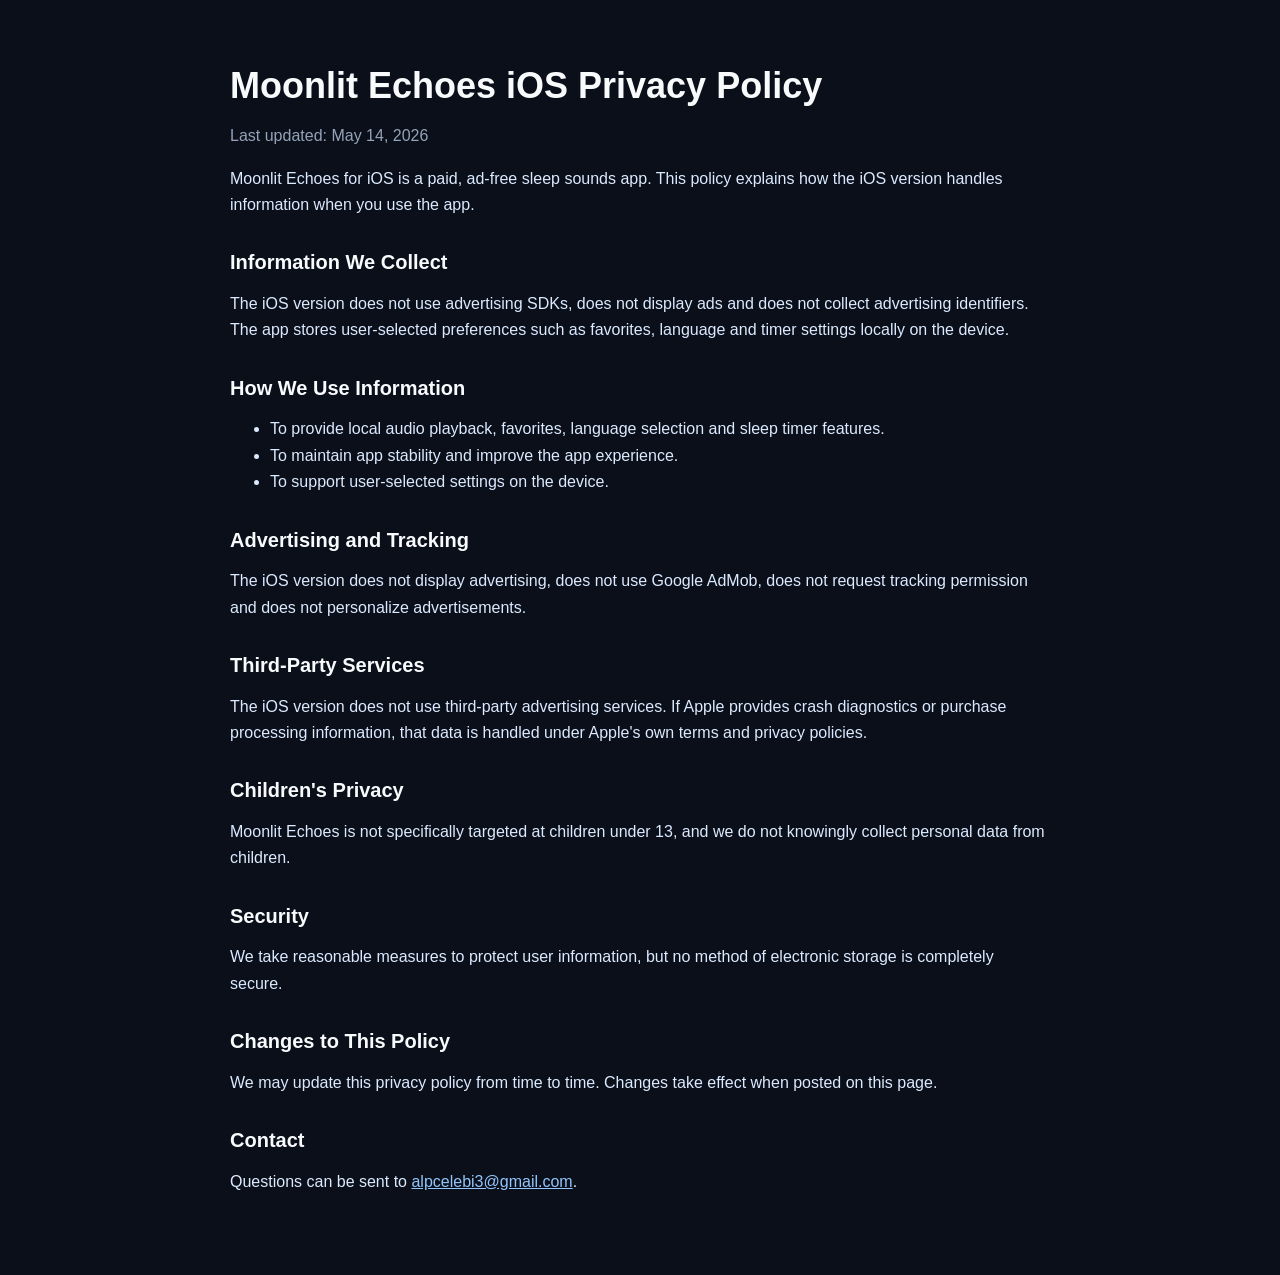
==== privacy-ios.html @ effb9069 "Add root App Store support pages" ====
<!DOCTYPE html>
<html lang="en">

<head>
  <meta charset="UTF-8">
  <meta name="viewport" content="width=device-width, initial-scale=1.0">
  <meta name="description" content="Moonlit Echoes iOS privacy policy for the paid, ad-free App Store edition.">
  <title>Moonlit Echoes iOS Privacy Policy</title>
  <style>
    body {
      margin: 0;
      font-family: "Segoe UI", Arial, sans-serif;
      background: #0a0f1a;
      color: #dbeafe;
      line-height: 1.65;
    }

    main {
      max-width: 820px;
      margin: 0 auto;
      padding: 40px 20px 64px;
    }

    h1,
    h2 {
      color: #f8fafc;
      line-height: 1.2;
    }

    h1 {
      font-size: 2.25rem;
      margin-bottom: 8px;
    }

    h2 {
      font-size: 1.25rem;
      margin-top: 32px;
    }

    a {
      color: #93c5fd;
    }

    .muted {
      color: #94a3b8;
    }
  </style>
</head>

<body>
  <main>
    <h1>Moonlit Echoes iOS Privacy Policy</h1>
    <p class="muted">Last updated: May 14, 2026</p>

    <p>
      Moonlit Echoes for iOS is a paid, ad-free sleep sounds app. This policy explains how the iOS version handles
      information when you use the app.
    </p>

    <h2>Information We Collect</h2>
    <p>
      The iOS version does not use advertising SDKs, does not display ads and does not collect advertising identifiers.
      The app stores user-selected preferences such as favorites, language and timer settings locally on the device.
    </p>

    <h2>How We Use Information</h2>
    <ul>
      <li>To provide local audio playback, favorites, language selection and sleep timer features.</li>
      <li>To maintain app stability and improve the app experience.</li>
      <li>To support user-selected settings on the device.</li>
    </ul>

    <h2>Advertising and Tracking</h2>
    <p>
      The iOS version does not display advertising, does not use Google AdMob, does not request tracking permission and
      does not personalize advertisements.
    </p>

    <h2>Third-Party Services</h2>
    <p>
      The iOS version does not use third-party advertising services. If Apple provides crash diagnostics or purchase
      processing information, that data is handled under Apple's own terms and privacy policies.
    </p>

    <h2>Children's Privacy</h2>
    <p>
      Moonlit Echoes is not specifically targeted at children under 13, and we do not knowingly collect personal data
      from children.
    </p>

    <h2>Security</h2>
    <p>
      We take reasonable measures to protect user information, but no method of electronic storage is completely secure.
    </p>

    <h2>Changes to This Policy</h2>
    <p>
      We may update this privacy policy from time to time. Changes take effect when posted on this page.
    </p>

    <h2>Contact</h2>
    <p>
      Questions can be sent to <a href="mailto:alpcelebi3@gmail.com">alpcelebi3@gmail.com</a>.
    </p>
  </main>
</body>

</html>
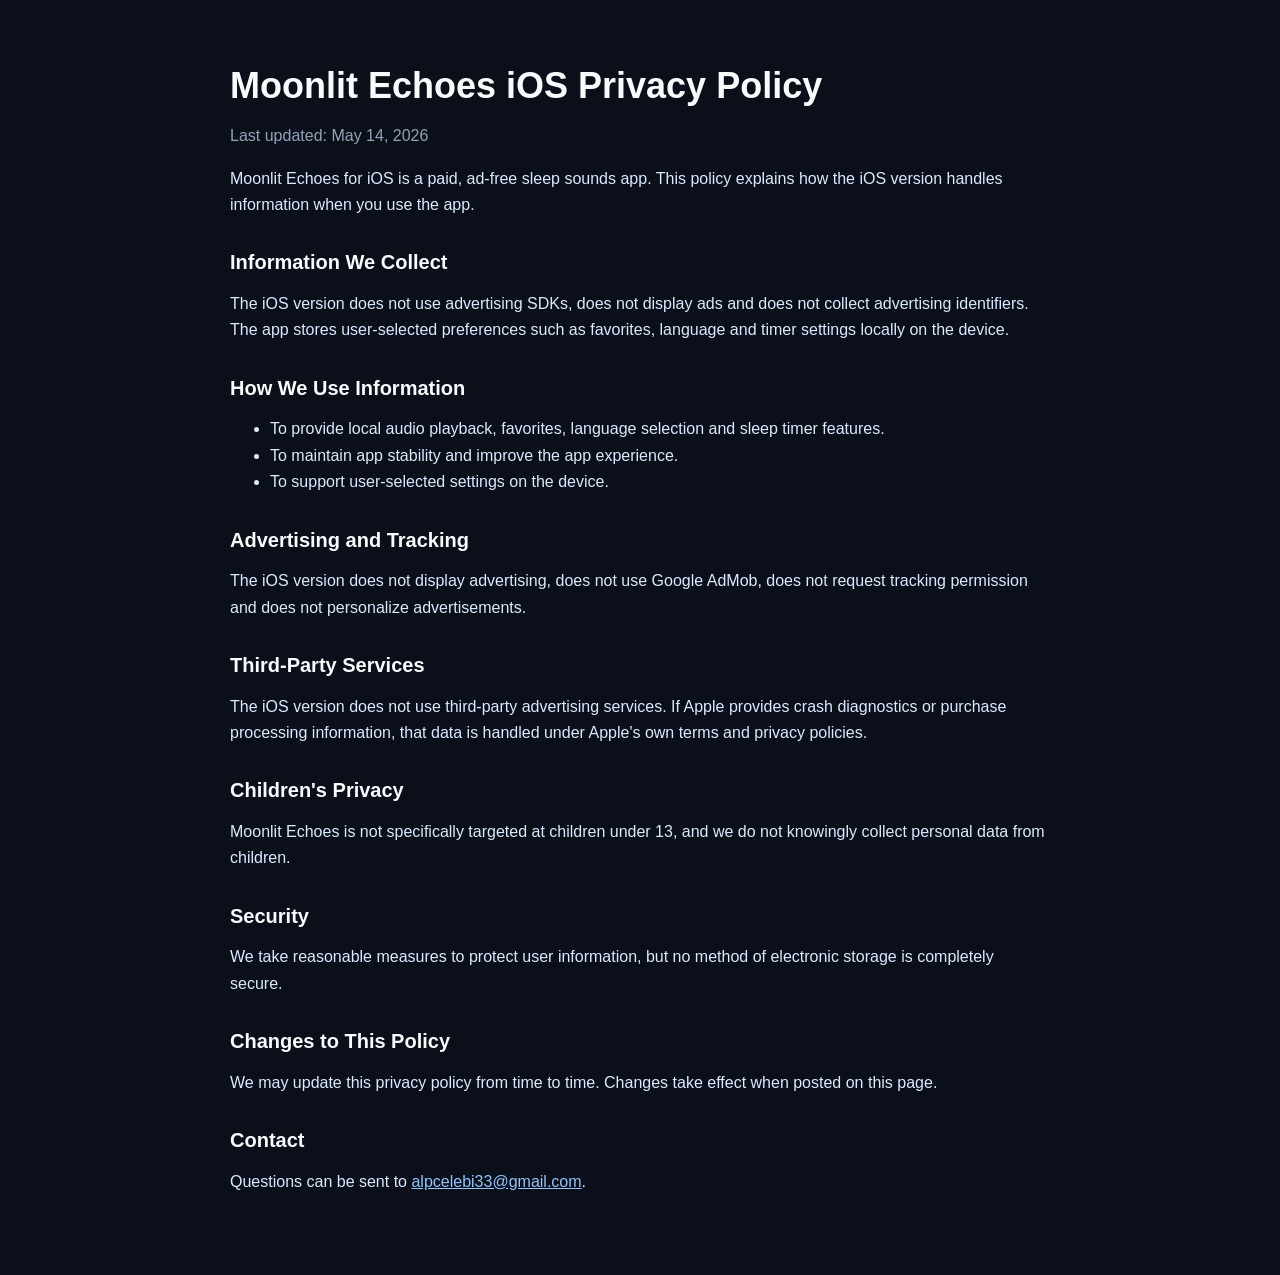
==== commit e6be779e: "Fix Moonlit Echoes contact email" ====
--- a/privacy-ios.html
+++ b/privacy-ios.html
@@ -100,7 +100,7 @@
 
     <h2>Contact</h2>
     <p>
-      Questions can be sent to <a href="mailto:alpcelebi3@gmail.com">alpcelebi3@gmail.com</a>.
+      Questions can be sent to <a href="mailto:alpcelebi33@gmail.com">alpcelebi33@gmail.com</a>.
     </p>
   </main>
 </body>
